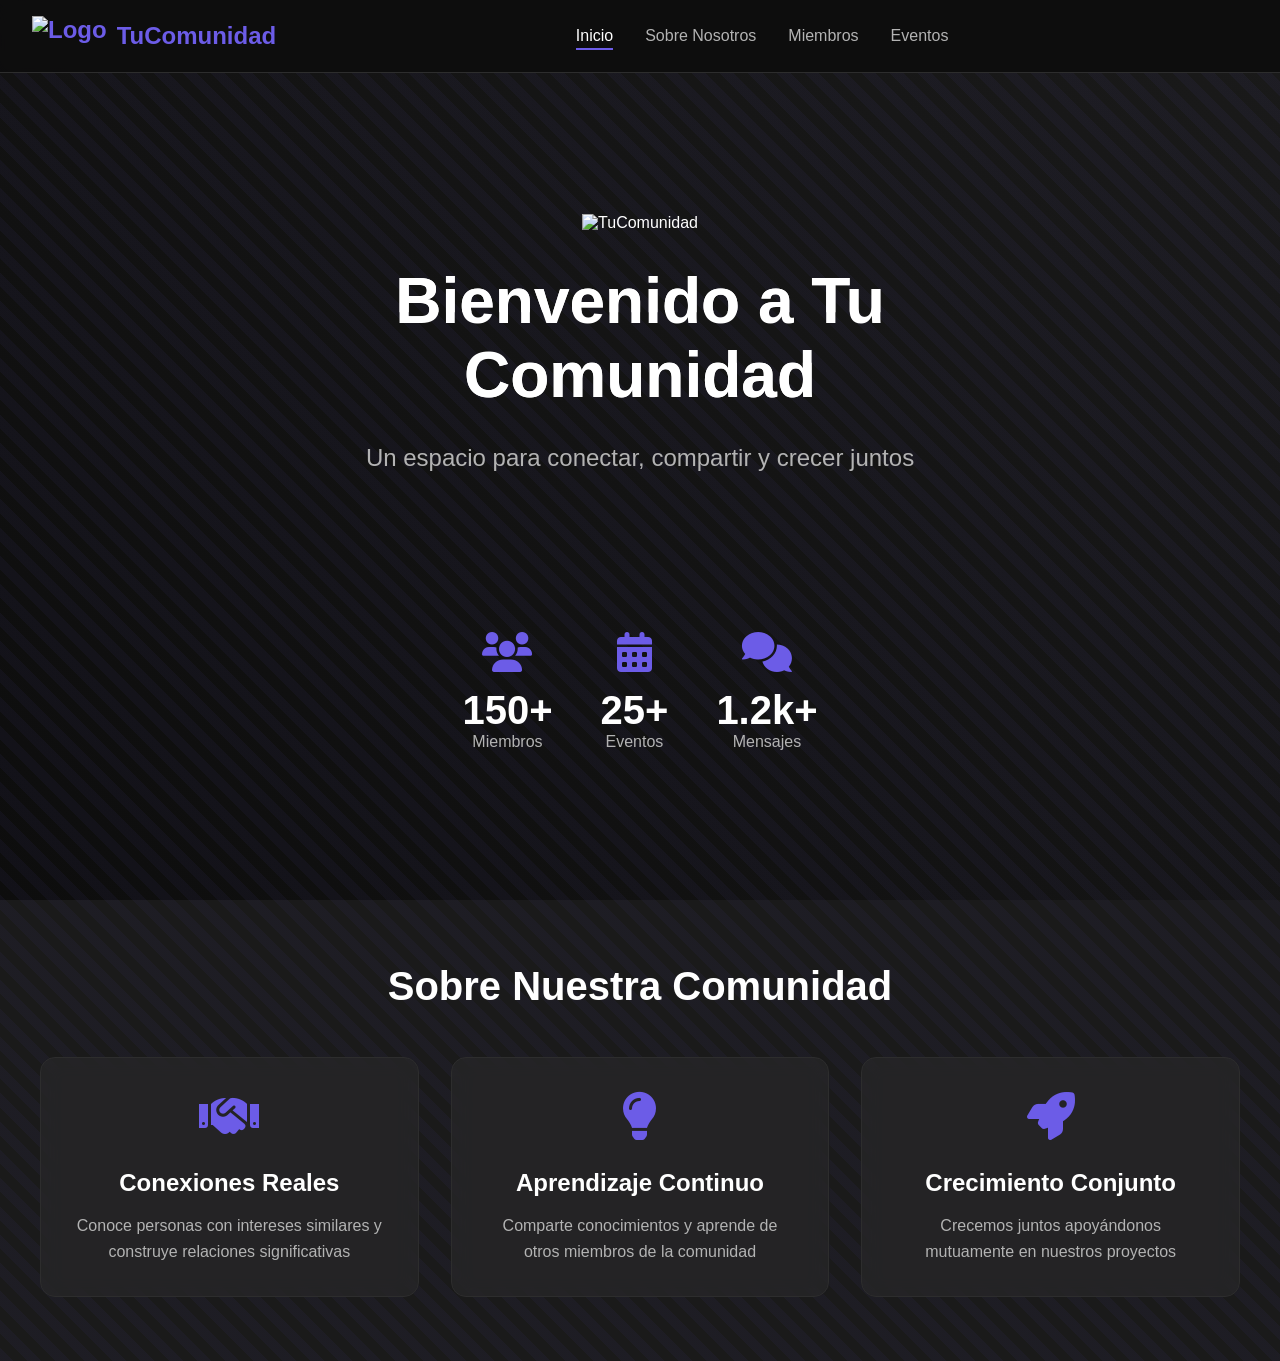
==== index.html @ 5eca3099 "Add files via upload" ====
<!DOCTYPE html>
<html lang="es">
<head>
    <meta charset="UTF-8">
    <meta name="viewport" content="width=device-width, initial-scale=1.0">
    <title>Tu Comunidad - Inicio</title>
    <link rel="stylesheet" href="css/style.css">
    <!-- Font Awesome para iconos -->
    <link rel="stylesheet" href="https://cdnjs.cloudflare.com/ajax/libs/font-awesome/6.0.0/css/all.min.css">
    <!-- Firebase SDKs -->
    <script src="https://www.gstatic.com/firebasejs/10.7.0/firebase-app-compat.js"></script>
    <script src="https://www.gstatic.com/firebasejs/10.7.0/firebase-auth-compat.js"></script>
    <script src="https://www.gstatic.com/firebasejs/10.7.0/firebase-firestore-compat.js"></script>
</head>
<body>
    <div class="background-animation"></div>
    
    <nav class="navbar">
        <div class="nav-container">
            <div class="logo">
                <!-- Aquí va tu logo -->
                <img src="img/logo.png" alt="Logo" class="logo-img">
                <span>TuComunidad</span>
            </div>
            <div class="nav-links" id="navLinks">
                <a href="index.html" class="active">Inicio</a>
                <a href="#about">Sobre Nosotros</a>
                <a href="#members">Miembros</a>
                <a href="#events">Eventos</a>
            </div>
            <div class="auth-buttons" id="authButtons">
                <!-- Los botones se mostrarán/ocultarán según el estado de autenticación -->
            </div>
            <div class="menu-toggle" id="menuToggle">
                <i class="fas fa-bars"></i>
            </div>
        </div>
    </nav>

    <main>
        <section class="hero">
            <div class="hero-content">
                <!-- Tu logo grande en el hero -->
                <div class="hero-logo">
                    <img src="img/logo-grande.png" alt="TuComunidad" class="hero-logo-img">
                </div>
                <h1 class="glitch-text" data-text="Bienvenido a Tu Comunidad">Bienvenido a Tu Comunidad</h1>
                <p class="hero-subtitle">Un espacio para conectar, compartir y crecer juntos</p>
                <div class="hero-buttons" id="heroButtons">
                    <!-- Los botones se mostrarán/ocultarán según el estado de autenticación -->
                </div>
            </div>
            <div class="hero-stats">
                <div class="stat-card">
                    <i class="fas fa-users"></i>
                    <span class="stat-number" id="memberCount">150+</span>
                    <span class="stat-label">Miembros</span>
                </div>
                <div class="stat-card">
                    <i class="fas fa-calendar-alt"></i>
                    <span class="stat-number">25+</span>
                    <span class="stat-label">Eventos</span>
                </div>
                <div class="stat-card">
                    <i class="fas fa-comments"></i>
                    <span class="stat-number">1.2k+</span>
                    <span class="stat-label">Mensajes</span>
                </div>
            </div>
        </section>

        <section id="about" class="about-section">
            <h2>Sobre Nuestra Comunidad</h2>
            <div class="features-grid">
                <div class="feature-card">
                    <div class="feature-icon">
                        <i class="fas fa-handshake"></i>
                    </div>
                    <h3>Conexiones Reales</h3>
                    <p>Conoce personas con intereses similares y construye relaciones significativas</p>
                </div>
                <div class="feature-card">
                    <div class="feature-icon">
                        <i class="fas fa-lightbulb"></i>
                    </div>
                    <h3>Aprendizaje Continuo</h3>
                    <p>Comparte conocimientos y aprende de otros miembros de la comunidad</p>
                </div>
                <div class="feature-card">
                    <div class="feature-icon">
                        <i class="fas fa-rocket"></i>
                    </div>
                    <h3>Crecimiento Conjunto</h3>
                    <p>Crecemos juntos apoyándonos mutuamente en nuestros proyectos</p>
                </div>
            </div>
        </section>
    </main>

    <script src="js/firebase-config.js"></script>
    <script src="js/app.js"></script>
</body>
</html>
---- css/style.css ----
:root {
    --primary: #6c5ce7;
    --primary-dark: #5649c0;
    --secondary: #00cec9;
    --dark: #1a1a1a;
    --darker: #0d0d0d;
    --light: #ffffff;
    --gray: #2d2d2d;
    --text-gray: #b3b3b3;
    --danger: #ff7675;
    --success: #00b894;
}

* {
    margin: 0;
    padding: 0;
    box-sizing: border-box;
}

body {
    font-family: 'Segoe UI', Tahoma, Geneva, Verdana, sans-serif;
    background-color: var(--dark);
    color: var(--light);
    min-height: 100vh;
    position: relative;
    overflow-x: hidden;
}

/* Animación de fondo */
.background-animation {
    position: fixed;
    top: 0;
    left: 0;
    width: 100%;
    height: 100%;
    background: linear-gradient(45deg, var(--darker), var(--dark));
    z-index: -2;
}

.background-animation::before {
    content: '';
    position: absolute;
    width: 200%;
    height: 200%;
    background: repeating-linear-gradient(
        45deg,
        transparent,
        transparent 10px,
        rgba(108, 92, 231, 0.05) 10px,
        rgba(108, 92, 231, 0.05) 20px
    );
    animation: backgroundMove 20s linear infinite;
}

@keyframes backgroundMove {
    0% { transform: translate(-50%, -50%) rotate(0deg); }
    100% { transform: translate(-50%, -50%) rotate(360deg); }
}

/* Navbar */
.navbar {
    background: rgba(13, 13, 13, 0.95);
    backdrop-filter: blur(10px);
    border-bottom: 1px solid var(--gray);
    position: fixed;
    width: 100%;
    top: 0;
    z-index: 1000;
}

.nav-container {
    max-width: 1400px;
    margin: 0 auto;
    padding: 1rem 2rem;
    display: flex;
    justify-content: space-between;
    align-items: center;
}

.logo {
    display: flex;
    align-items: center;
    gap: 10px;
    font-size: 1.5rem;
    font-weight: bold;
    color: var(--primary);
}

.logo i {
    font-size: 2rem;
}

.nav-links {
    display: flex;
    gap: 2rem;
}

.nav-links a {
    color: var(--text-gray);
    text-decoration: none;
    transition: all 0.3s ease;
    position: relative;
}

.nav-links a::after {
    content: '';
    position: absolute;
    bottom: -5px;
    left: 0;
    width: 0;
    height: 2px;
    background: var(--primary);
    transition: width 0.3s ease;
}

.nav-links a:hover,
.nav-links a.active {
    color: var(--light);
}

.nav-links a:hover::after,
.nav-links a.active::after {
    width: 100%;
}

.auth-buttons {
    display: flex;
    gap: 1rem;
}

.btn-login,
.btn-signup {
    padding: 0.5rem 1.5rem;
    border-radius: 25px;
    text-decoration: none;
    transition: all 0.3s ease;
}

.btn-login {
    color: var(--light);
    border: 1px solid var(--primary);
}

.btn-login:hover {
    background: var(--primary);
    transform: translateY(-2px);
    box-shadow: 0 5px 15px rgba(108, 92, 231, 0.3);
}

.btn-signup {
    background: var(--primary);
    color: var(--light);
}

.btn-signup:hover {
    background: var(--primary-dark);
    transform: translateY(-2px);
    box-shadow: 0 5px 15px rgba(108, 92, 231, 0.4);
}

.menu-toggle {
    display: none;
    font-size: 1.5rem;
    cursor: pointer;
}

/* Hero Section */
.hero {
    min-height: 100vh;
    display: flex;
    flex-direction: column;
    justify-content: center;
    align-items: center;
    padding: 6rem 2rem 2rem;
    text-align: center;
}

.hero-content {
    max-width: 800px;
    margin-bottom: 4rem;
}

.glitch-text {
    font-size: 4rem;
    font-weight: bold;
    position: relative;
    animation: glitch 3s infinite;
}

@keyframes glitch {
    2%, 64% { transform: translate(2px, 0) skew(0deg); }
    4%, 60% { transform: translate(-2px, 0) skew(0deg); }
    62% { transform: translate(0, 0) skew(5deg); }
}

.glitch-text::before,
.glitch-text::after {
    content: attr(data-text);
    position: absolute;
    top: 0;
    left: 0;
    width: 100%;
    height: 100%;
}

.glitch-text::before {
    animation: glitchTop 1s infinite;
    clip-path: polygon(0 0, 100% 0, 100% 33%, 0 33%);
}

.glitch-text::after {
    animation: glitchBottom 1.5s infinite;
    clip-path: polygon(0 67%, 100% 67%, 100% 100%, 0 100%);
}

@keyframes glitchTop {
    2%, 64% { transform: translate(2px, -2px); }
    4%, 60% { transform: translate(-2px, 2px); }
    62% { transform: translate(13px, -1px) skew(-13deg); }
}

@keyframes glitchBottom {
    2%, 64% { transform: translate(-2px, 0); }
    4%, 60% { transform: translate(-2px, 0); }
    62% { transform: translate(-22px, 5px) skew(21deg); }
}

.hero-subtitle {
    font-size: 1.5rem;
    color: var(--text-gray);
    margin: 2rem 0;
}

.hero-buttons {
    display: flex;
    gap: 1rem;
    justify-content: center;
}

.btn-primary,
.btn-secondary {
    padding: 1rem 2rem;
    border-radius: 50px;
    text-decoration: none;
    font-weight: bold;
    transition: all 0.3s ease;
    display: inline-flex;
    align-items: center;
    gap: 10px;
}

.btn-primary {
    background: var(--primary);
    color: var(--light);
}

.btn-primary:hover {
    background: var(--primary-dark);
    transform: translateY(-3px);
    box-shadow: 0 10px 25px rgba(108, 92, 231, 0.4);
}

.btn-secondary {
    background: transparent;
    color: var(--light);
    border: 1px solid var(--primary);
}

.btn-secondary:hover {
    background: var(--primary);
    transform: translateY(-3px);
}

.hero-stats {
    display: flex;
    gap: 3rem;
    margin-top: 4rem;
}

.stat-card {
    text-align: center;
    animation: float 3s ease-in-out infinite;
}

.stat-card:nth-child(2) {
    animation-delay: 0.2s;
}

.stat-card:nth-child(3) {
    animation-delay: 0.4s;
}

@keyframes float {
    0%, 100% { transform: translateY(0); }
    50% { transform: translateY(-10px); }
}

.stat-card i {
    font-size: 2.5rem;
    color: var(--primary);
    margin-bottom: 1rem;
}

.stat-number {
    display: block;
    font-size: 2.5rem;
    font-weight: bold;
    color: var(--light);
}

.stat-label {
    color: var(--text-gray);
    font-size: 1rem;
}

/* About Section */
.about-section {
    padding: 4rem 2rem;
    text-align: center;
}

.about-section h2 {
    font-size: 2.5rem;
    margin-bottom: 3rem;
    color: var(--light);
}

.features-grid {
    display: grid;
    grid-template-columns: repeat(auto-fit, minmax(300px, 1fr));
    gap: 2rem;
    max-width: 1200px;
    margin: 0 auto;
}

.feature-card {
    background: rgba(45, 45, 45, 0.5);
    backdrop-filter: blur(10px);
    border: 1px solid var(--gray);
    border-radius: 15px;
    padding: 2rem;
    transition: all 0.3s ease;
}

.feature-card:hover {
    transform: translateY(-10px);
    border-color: var(--primary);
    box-shadow: 0 10px 30px rgba(108, 92, 231, 0.2);
}

.feature-icon {
    font-size: 3rem;
    color: var(--primary);
    margin-bottom: 1.5rem;
}

.feature-card h3 {
    font-size: 1.5rem;
    margin-bottom: 1rem;
}

.feature-card p {
    color: var(--text-gray);
    line-height: 1.6;
}

/* Auth Pages */
.auth-container {
    min-height: 100vh;
    display: flex;
    align-items: center;
    justify-content: center;
    padding: 2rem;
}

.auth-card {
    background: rgba(26, 26, 26, 0.95);
    backdrop-filter: blur(10px);
    border: 1px solid var(--gray);
    border-radius: 20px;
    padding: 3rem;
    width: 100%;
    max-width: 500px;
    animation: slideUp 0.5s ease;
}

@keyframes slideUp {
    from {
        opacity: 0;
        transform: translateY(30px);
    }
    to {
        opacity: 1;
        transform: translateY(0);
    }
}

.auth-header {
    text-align: center;
    margin-bottom: 2rem;
}

.auth-header i {
    font-size: 3rem;
    color: var(--primary);
    margin-bottom: 1rem;
}

.auth-header h2 {
    font-size: 2rem;
    margin-bottom: 0.5rem;
}

.auth-header p {
    color: var(--text-gray);
}

.auth-form {
    display: none;
}

.auth-form.active {
    display: block;
}

.input-group {
    position: relative;
    margin-bottom: 1.5rem;
}

.input-group i {
    position: absolute;
    left: 15px;
    top: 50%;
    transform: translateY(-50%);
    color: var(--text-gray);
}

.input-group input {
    width: 100%;
    padding: 1rem 1rem 1rem 3rem;
    background: rgba(45, 45, 45, 0.5);
    border: 1px solid var(--gray);
    border-radius: 10px;
    color: var(--light);
    font-size: 1rem;
    transition: all 0.3s ease;
}

.input-group input:focus {
    outline: none;
    border-color: var(--primary);
    background: rgba(45, 45, 45, 0.8);
}

.form-options {
    display: flex;
    justify-content: space-between;
    align-items: center;
    margin-bottom: 1.5rem;
    color: var(--text-gray);
}

.remember-me {
    display: flex;
    align-items: center;
    gap: 5px;
    cursor: pointer;
}

.forgot-password {
    color: var(--primary);
    text-decoration: none;
}

.btn-auth {
    width: 100%;
    padding: 1rem;
    background: var(--primary);
    color: var(--light);
    border: none;
    border-radius: 10px;
    font-size: 1rem;
    font-weight: bold;
    cursor: pointer;
    transition: all 0.3s ease;
    display: flex;
    align-items: center;
    justify-content: center;
    gap: 10px;
}

.btn-auth:hover {
    background: var(--primary-dark);
    transform: translateY(-2px);
    box-shadow: 0 5px 15px rgba(108, 92, 231, 0.4);
}

.social-login {
    margin-top: 2rem;
    text-align: center;
}

.social-login p {
    color: var(--text-gray);
    margin-bottom: 1rem;
    position: relative;
}

.social-login p::before,
.social-login p::after {
    content: '';
    position: absolute;
    top: 50%;
    width: 30%;
    height: 1px;
    background: var(--gray);
}

.social-login p::before {
    left: 0;
}

.social-login p::after {
    right: 0;
}

.social-buttons {
    display: flex;
    gap: 1rem;
    justify-content: center;
}

.btn-social {
    flex: 1;
    padding: 0.8rem;
    border: 1px solid var(--gray);
    background: transparent;
    color: var(--light);
    border-radius: 10px;
    cursor: pointer;
    transition: all 0.3s ease;
    display: flex;
    align-items: center;
    justify-content: center;
    gap: 10px;
}

.btn-social.google:hover {
    background: #db4437;
    border-color: #db4437;
}

.btn-social.github:hover {
    background: #333;
    border-color: #333;
}

.auth-toggle {
    text-align: center;
    margin-top: 2rem;
}

.btn-toggle {
    background: transparent;
    border: none;
    color: var(--primary);
    font-size: 1rem;
    cursor: pointer;
    text-decoration: underline;
}

/* Dashboard */
.dashboard {
    display: flex;
    min-height: 100vh;
    padding-top: 70px;
}

.sidebar {
    width: 250px;
    background: rgba(13, 13, 13, 0.95);
    backdrop-filter: blur(10px);
    border-right: 1px solid var(--gray);
    padding: 2rem 0;
    position: fixed;
    height: calc(100vh - 70px);
    overflow-y: auto;
}

.sidebar-menu {
    list-style: none;
}

.sidebar-menu li {
    margin-bottom: 0.5rem;
}

.sidebar-menu a {
    display: flex;
    align-items: center;
    gap: 15px;
    padding: 1rem 2rem;
    color: var(--text-gray);
    text-decoration: none;
    transition: all 0.3s ease;
    border-left: 3px solid transparent;
}

.sidebar-menu li.active a,
.sidebar-menu a:hover {
    background: rgba(108, 92, 231, 0.1);
    color: var(--light);
    border-left-color: var(--primary);
}

.dashboard-main {
    flex: 1;
    margin-left: 250px;
    padding: 2rem;
}

.user-profile {
    display: flex;
    align-items: center;
    gap: 1rem;
}

.user-profile img {
    width: 40px;
    height: 40px;
    border-radius: 50%;
    border: 2px solid var(--primary);
}

.btn-logout {
    background: transparent;
    border: none;
    color: var(--danger);
    font-size: 1.2rem;
    cursor: pointer;
    transition: all 0.3s ease;
}

.btn-logout:hover {
    transform: scale(1.1);
}

.welcome-section {
    margin-bottom: 2rem;
}

.welcome-section h1 {
    font-size: 2rem;
    margin-bottom: 0.5rem;
}

.welcome-section p {
    color: var(--text-gray);
}

.stats-grid {
    display: grid;
    grid-template-columns: repeat(auto-fit, minmax(250px, 1fr));
    gap: 1.5rem;
    margin-bottom: 2rem;
}

.stats-grid .stat-card {
    background: rgba(45, 45, 45, 0.5);
    backdrop-filter: blur(10px);
    border: 1px solid var(--gray);
    border-radius: 15px;
    padding: 1.5rem;
    display: flex;
    align-items: center;
    gap: 1.5rem;
}

.stats-grid .stat-card i {
    font-size: 2.5rem;
    color: var(--primary);
}

.stat-value {
    font-size: 2rem;
    font-weight: bold;
    color: var(--light);
}

.activity-feed {
    background: rgba(45, 45, 45, 0.5);
    backdrop-filter: blur(10px);
    border: 1px solid var(--gray);
    border-radius: 15px;
    padding: 2rem;
}

.activity-feed h2 {
    margin-bottom: 1.5rem;
}

.feed-items {
    display: flex;
    flex-direction: column;
    gap: 1rem;
}

.feed-item {
    display: flex;
    align-items: center;
    gap: 1rem;
    padding: 1rem;
    background: rgba(26, 26, 26, 0.5);
    border-radius: 10px;
    transition: all 0.3s ease;
}

.feed-item:hover {
    background: rgba(26, 26, 26, 0.8);
    transform: translateX(5px);
}

.feed-item i {
    font-size: 1.5rem;
    color: var(--primary);
}

.feed-content {
    flex: 1;
}

.feed-content h4 {
    margin-bottom: 0.25rem;
}

.feed-content p {
    color: var(--text-gray);
    font-size: 0.9rem;
}

.feed-time {
    color: var(--text-gray);
    font-size: 0.8rem;
}

/* Responsive */
@media (max-width: 768px) {
    .nav-links,
    .auth-buttons {
        display: none;
    }

    .menu-toggle {
        display: block;
    }

    .hero-stats {
        flex-direction: column;
        gap: 1.5rem;
    }

    .glitch-text {
        font-size: 2.5rem;
    }

    .hero-subtitle {
        font-size: 1.2rem;
    }

    .hero-buttons {
        flex-direction: column;
    }

    .dashboard {
        flex-direction: column;
    }

    .sidebar {
        width: 100%;
        height: auto;
        position: relative;
        border-right: none;
        border-bottom: 1px solid var(--gray);
    }

    .dashboard-main {
        margin-left: 0;
    }

    .auth-card {
        padding: 2rem;
    }
}
/* Estilos para el logo */
.logo {
    display: flex;
    align-items: center;
    gap: 10px;
}

.logo-img {
    height: 40px;
    width: auto;
}

.hero-logo {
    margin-bottom: 2rem;
}

.hero-logo-img {
    max-width: 200px;
    height: auto;
    animation: pulse 2s infinite;
}

@keyframes pulse {
    0%, 100% {
        transform: scale(1);
    }
    50% {
        transform: scale(1.05);
    }
}

.auth-logo {
    width: 80px;
    height: auto;
    margin-bottom: 1rem;
}

/* Estilos para botones sociales actualizados */
.btn-social.gmail {
    background: #db4437;
    border-color: #db4437;
    color: white;
}

.btn-social.gmail:hover {
    background: #c53929;
    transform: translateY(-2px);
    box-shadow: 0 5px 15px rgba(219, 68, 55, 0.3);
}

.btn-social.facebook {
    background: #4267B2;
    border-color: #4267B2;
    color: white;
}

.btn-social.facebook:hover {
    background: #365899;
    transform: translateY(-2px);
    box-shadow: 0 5px 15px rgba(66, 103, 178, 0.3);
}

/* Estado de carga */
.feed-item.loading {
    justify-content: center;
    color: var(--text-gray);
}

.feed-item.loading i {
    color: var(--primary);
}
/* ===== NUEVOS ESTILOS PARA EL DASHBOARD FUNCIONAL ===== */

/* Grid del dashboard */
.dashboard-grid {
    display: grid;
    grid-template-columns: 1fr 1fr;
    gap: 1.5rem;
    margin-bottom: 2rem;
}

/* Sección de eventos */
.events-preview {
    background: rgba(45, 45, 45, 0.5);
    backdrop-filter: blur(10px);
    border: 1px solid var(--gray);
    border-radius: 15px;
    padding: 1.5rem;
}

/* Items de evento */
.event-item {
    display: flex;
    align-items: center;
    gap: 1rem;
    padding: 1rem;
    background: rgba(26, 26, 26, 0.5);
    border-radius: 10px;
    margin-bottom: 0.8rem;
    cursor: pointer;
    transition: all 0.3s ease;
}

.event-item:hover {
    background: rgba(26, 26, 26, 0.8);
    transform: translateX(5px);
    border-left: 3px solid var(--primary);
}

.event-date {
    text-align: center;
    min-width: 50px;
}

.event-day {
    display: block;
    font-size: 1.5rem;
    font-weight: bold;
    color: var(--primary);
}

.event-month {
    font-size: 0.8rem;
    color: var(--text-gray);
    text-transform: uppercase;
}

.event-info {
    flex: 1;
}

.event-info h4 {
    margin-bottom: 0.3rem;
    color: var(--light);
}

.event-info p {
    color: var(--text-gray);
    font-size: 0.85rem;
    margin: 0.2rem 0;
}

.event-info p i {
    width: 16px;
    margin-right: 5px;
    color: var(--primary);
}

.event-attendees {
    text-align: center;
    color: var(--text-gray);
}

.event-attendees i {
    display: block;
    font-size: 1.2rem;
    color: var(--primary);
}

/* Vista previa de miembros */
.members-preview {
    background: rgba(45, 45, 45, 0.5);
    backdrop-filter: blur(10px);
    border: 1px solid var(--gray);
    border-radius: 15px;
    padding: 1.5rem;
    margin-top: 1.5rem;
}

.members-list {
    display: grid;
    grid-template-columns: repeat(auto-fill, minmax(200px, 1fr));
    gap: 1rem;
}

.member-item {
    display: flex;
    align-items: center;
    gap: 1rem;
    padding: 1rem;
    background: rgba(26, 26, 26, 0.5);
    border-radius: 10px;
    cursor: pointer;
    transition: all 0.3s ease;
}

.member-item:hover {
    background: rgba(26, 26, 26, 0.8);
    transform: translateY(-3px);
}

.member-avatar {
    width: 50px;
    height: 50px;
    border-radius: 50%;
    object-fit: cover;
    border: 2px solid var(--primary);
}

.member-info {
    flex: 1;
}

.member-info h4 {
    margin-bottom: 0.2rem;
    color: var(--light);
    font-size: 0.95rem;
}

.member-role {
    color: var(--text-gray);
    font-size: 0.8rem;
}

.member-status {
    width: 10px;
    height: 10px;
    border-radius: 50%;
}

.member-status.online {
    background: #00b894;
    box-shadow: 0 0 10px #00b894;
}

.member-status.offline {
    background: #b2bec3;
}

/* Feed de actividad mejorado */
.feed-item {
    display: flex;
    align-items: center;
    gap: 1rem;
    padding: 1rem;
    background: rgba(26, 26, 26, 0.5);
    border-radius: 10px;
    margin-bottom: 0.8rem;
    cursor: pointer;
    transition: all 0.3s ease;
}

.feed-item:hover {
    background: rgba(26, 26, 26, 0.8);
    transform: translateX(5px);
}

.activity-avatar {
    width: 40px;
    height: 40px;
    border-radius: 50%;
    object-fit: cover;
}

.feed-header {
    display: flex;
    justify-content: space-between;
    align-items: center;
    margin-bottom: 0.3rem;
}

.feed-header h4 {
    color: var(--primary);
    font-size: 0.9rem;
}

.feed-time {
    color: var(--text-gray);
    font-size: 0.75rem;
}

.feed-content p {
    color: var(--light);
    margin-bottom: 0.2rem;
}

.feed-user {
    color: var(--primary);
    font-size: 0.8rem;
    opacity: 0.8;
}

.activity-icon {
    color: var(--primary);
    font-size: 1.2rem;
    opacity: 0.5;
}

/* Badge de notificaciones */
.badge {
    background: var(--primary);
    color: white;
    font-size: 0.7rem;
    padding: 0.2rem 0.5rem;
    border-radius: 10px;
    margin-left: 0.5rem;
}

/* Sección header */
.section-header {
    display: flex;
    justify-content: space-between;
    align-items: center;
    margin-bottom: 1.5rem;
}

.section-header h2 {
    font-size: 1.3rem;
    display: flex;
    align-items: center;
    gap: 0.5rem;
}

.section-header h2 i {
    color: var(--primary);
}

.view-all {
    color: var(--primary);
    text-decoration: none;
    font-size: 0.9rem;
    transition: all 0.3s ease;
}

.view-all:hover {
    color: var(--light);
    transform: translateX(5px);
}

.view-all i {
    margin-left: 0.3rem;
}

/* Loading spinner */
.loading-spinner {
    text-align: center;
    padding: 2rem;
    color: var(--text-gray);
}

.loading-spinner i {
    color: var(--primary);
    margin-right: 0.5rem;
}

/* Search box */
.search-box {
    position: relative;
    margin-bottom: 2rem;
}

.search-box i {
    position: absolute;
    left: 1rem;
    top: 50%;
    transform: translateY(-50%);
    color: var(--text-gray);
}

.search-box input {
    width: 100%;
    padding: 1rem 1rem 1rem 3rem;
    background: rgba(26, 26, 26, 0.5);
    border: 1px solid var(--gray);
    border-radius: 10px;
    color: var(--light);
    font-size: 1rem;
}

.search-box input:focus {
    outline: none;
    border-color: var(--primary);
}

/* Footer del sidebar */
.sidebar-footer {
    padding: 1.5rem 2rem;
    border-top: 1px solid var(--gray);
}

.online-status {
    display: flex;
    align-items: center;
    gap: 0.5rem;
    color: var(--text-gray);
}

.status-dot {
    width: 10px;
    height: 10px;
    border-radius: 50%;
}

.status-dot.online {
    background: #00b894;
    animation: pulse 2s infinite;
}

/* Responsive */
@media (max-width: 768px) {
    .dashboard-grid {
        grid-template-columns: 1fr;
    }
    
    .members-list {
        grid-template-columns: 1fr;
    }
    
    .feed-item {
        flex-wrap: wrap;
    }
    
    .activity-avatar {
        width: 30px;
        height: 30px;
    }
}
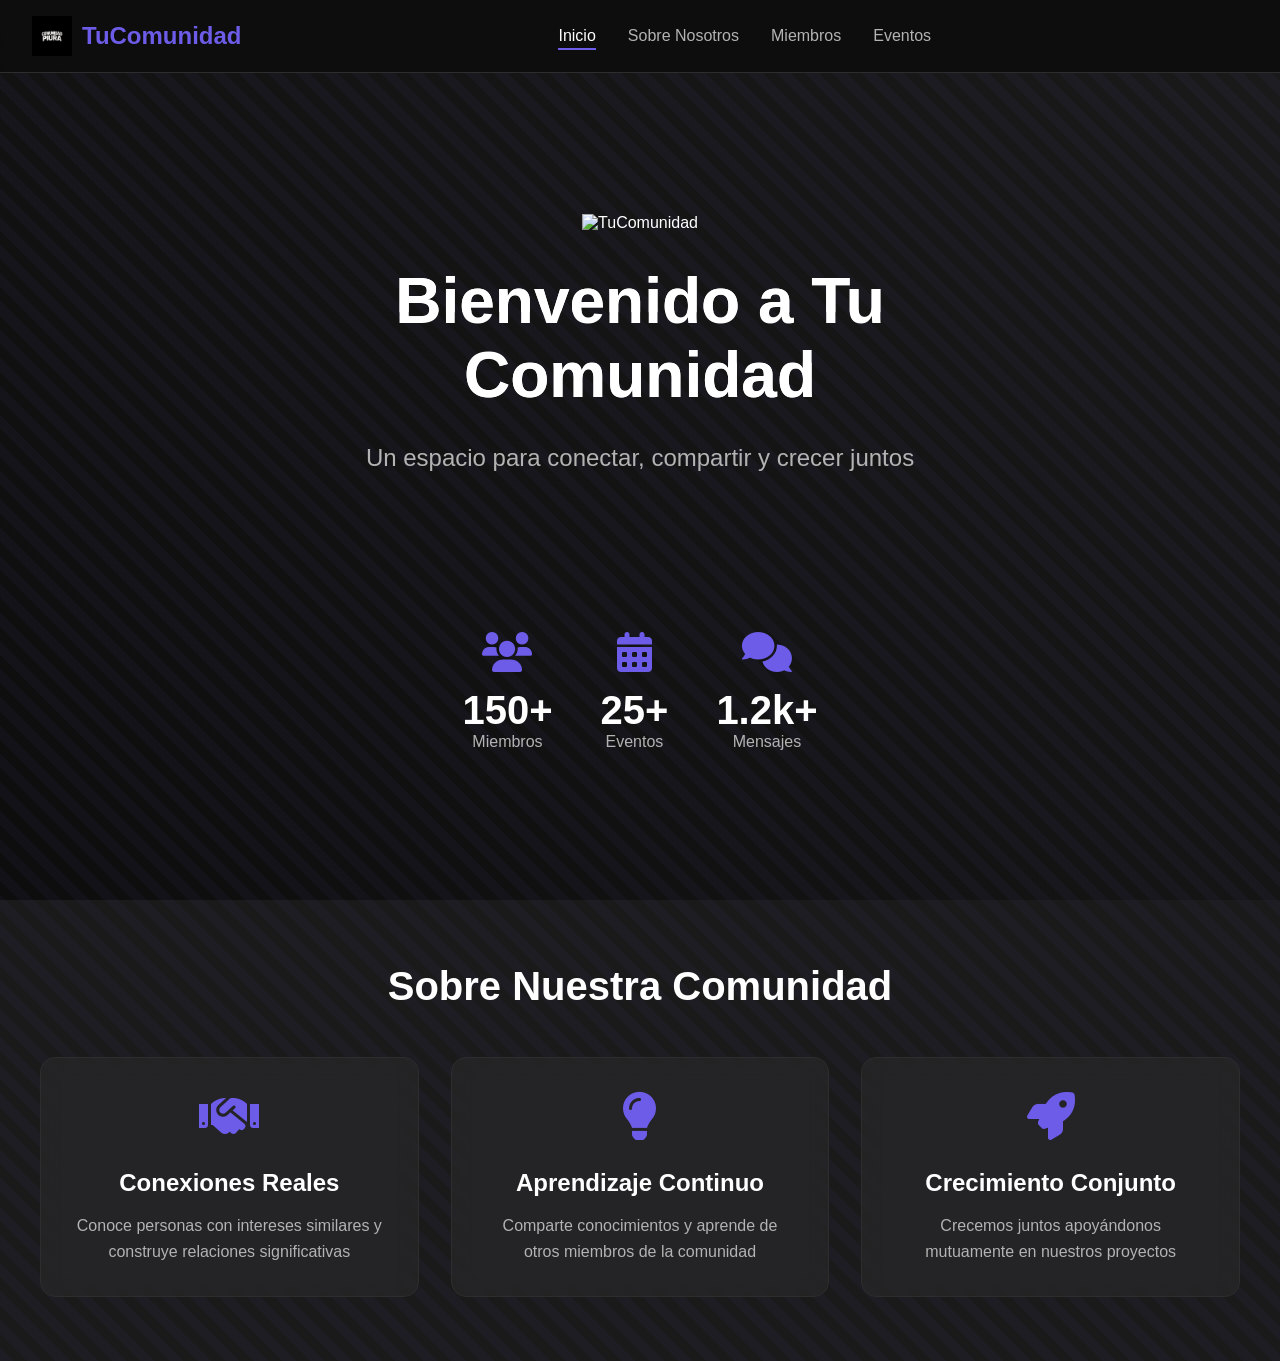
==== commit 6aae594b: "Update index.html" ====
--- a/index.html
+++ b/index.html
@@ -19,7 +19,7 @@
         <div class="nav-container">
             <div class="logo">
                 <!-- Aquí va tu logo -->
-                <img src="img/logo.png" alt="Logo" class="logo-img">
+                <img src="xd.png" alt="Logo" class="logo-img">
                 <span>TuComunidad</span>
             </div>
             <div class="nav-links" id="navLinks">
@@ -100,4 +100,5 @@
     <script src="js/firebase-config.js"></script>
     <script src="js/app.js"></script>
 </body>
-</html>+
+</html>
